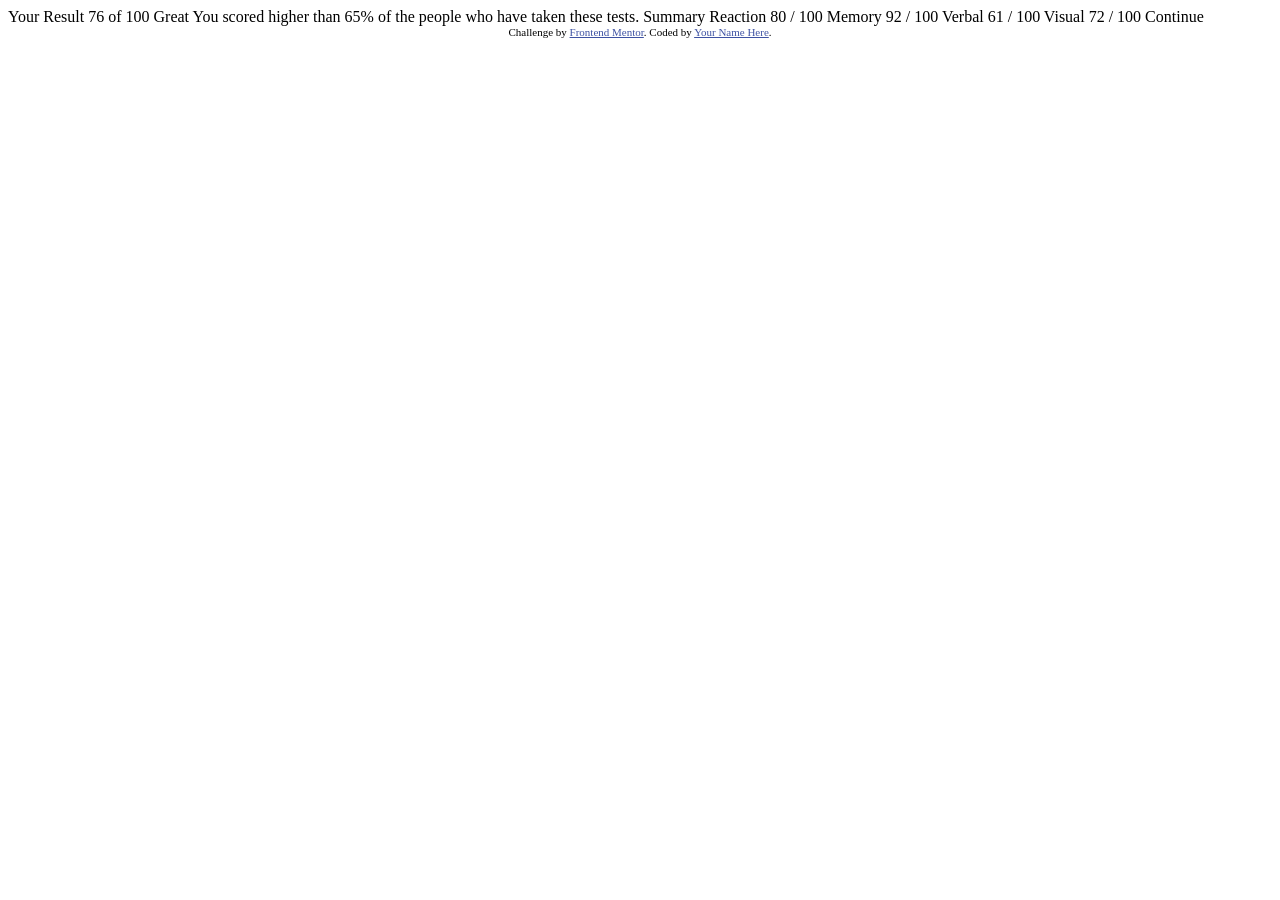
==== index.html @ bcd2ccf5 "adding project" ====
<!DOCTYPE html>
<html lang="en">
<head>
  <meta charset="UTF-8">
  <meta name="viewport" content="width=device-width, initial-scale=1.0"> <!-- displays site properly based on user's device -->

  <link rel="icon" type="image/png" sizes="32x32" href="./assets/images/favicon-32x32.png">
  
  <title>Frontend Mentor | Results summary component</title>

  <!-- Feel free to remove these styles or customise in your own stylesheet 👍 -->
  <style>
    .attribution { font-size: 11px; text-align: center; }
    .attribution a { color: hsl(228, 45%, 44%); }
  </style>
</head>
<body>

  Your Result
  76
  of 100

  Great
  You scored higher than 65% of the people who have taken these tests.
  
  Summary

  Reaction
  80 / 100

  Memory
  92 / 100

  Verbal
  61 / 100

  Visual
  72 / 100

  Continue
  
  <div class="attribution">
    Challenge by <a href="https://www.frontendmentor.io?ref=challenge" target="_blank">Frontend Mentor</a>. 
    Coded by <a href="#">Your Name Here</a>.
  </div>
</body>
</html>
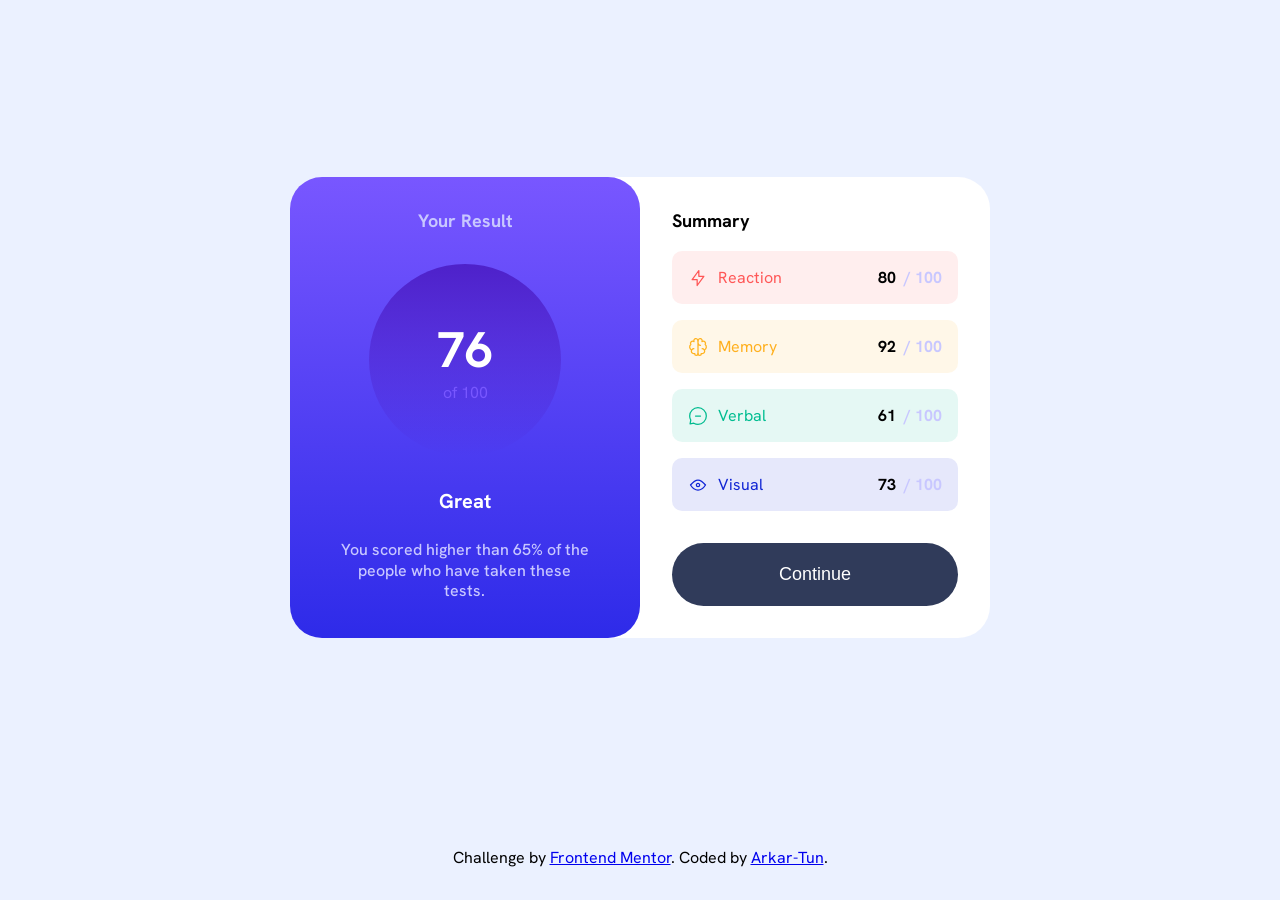
==== commit c8643d33: "upgrade html" ====
--- a/index.html
+++ b/index.html
@@ -1,47 +1,152 @@
 <!DOCTYPE html>
+
 <html lang="en">
+
 <head>
-  <meta charset="UTF-8">
-  <meta name="viewport" content="width=device-width, initial-scale=1.0"> <!-- displays site properly based on user's device -->
 
-  <link rel="icon" type="image/png" sizes="32x32" href="./assets/images/favicon-32x32.png">
-  
-  <title>Frontend Mentor | Results summary component</title>
+    <meta charset="UTF-8">
 
-  <!-- Feel free to remove these styles or customise in your own stylesheet 👍 -->
-  <style>
-    .attribution { font-size: 11px; text-align: center; }
-    .attribution a { color: hsl(228, 45%, 44%); }
-  </style>
+    <meta name="viewport" content="width=device-width, initial-scale=1.0">
+
+    <link rel="icon" type="image/png" sizes="32x32" href="./assets/images/favicon-32x32.png">
+
+
+    <title>Frontend Mentor | Results summary component</title>
+
+    <link rel="preconnect" href="https://fonts.googleapis.com">
+
+    <link rel="preconnect" href="https://fonts.gstatic.com" crossorigin>
+
+    <link href="https://fonts.googleapis.com/css2?family=Hanken+Grotesk:ital,wght@0,100..900;1,100..900&display=swap"
+        rel="stylesheet">
+
+    <link rel="stylesheet" href="../Style/style.css">
+
 </head>
+
 <body>
 
-  Your Result
-  76
-  of 100
+    <div class="main">
 
-  Great
-  You scored higher than 65% of the people who have taken these tests.
-  
-  Summary
+        <div class="result">
 
-  Reaction
-  80 / 100
+            <h4>Your Result</h4>
 
-  Memory
-  92 / 100
+            <div class="score">
 
-  Verbal
-  61 / 100
+                <h1>76</h1>
 
-  Visual
-  72 / 100
+                <p>of 100</p>
 
-  Continue
-  
-  <div class="attribution">
-    Challenge by <a href="https://www.frontendmentor.io?ref=challenge" target="_blank">Frontend Mentor</a>. 
-    Coded by <a href="#">Your Name Here</a>.
-  </div>
+            </div>
+
+            <div class="text-result">
+
+                <h3>Great</h3>
+
+                <p>You scored higher than 65% of the people who have taken these tests.</p>
+
+            </div>
+
+        </div>
+
+        <div class="summary">
+
+            <h4>Summary</h4>
+
+            <ul>
+
+                <li class="list-1 list">
+
+                    <div class="item-left">
+
+                        <img src="../assets/images/icon-reaction.svg" alt="Reaction">
+
+                        <span class="reaction">Reaction</span>
+
+                    </div>
+
+                    <div class="item-right">
+
+                        <span>80</span>/ 100
+
+                    </div>
+
+                </li>
+
+                <li class="list-2 list">
+
+                    <div class="item-left">
+
+                        <img src="../assets/images/icon-memory.svg" alt="Memory">
+
+                        <span class="memory">Memory</span>
+
+                    </div>
+
+                    <div class="item-right">
+
+                        <span>92</span>/ 100
+
+                    </div>
+
+                </li>
+
+                <li class="list-3 list">
+
+                    <div class="item-left">
+
+                        <img src="../assets/images/icon-verbal.svg" alt="Verbal">
+
+                        <span class="verbal">Verbal</span>
+
+                    </div>
+
+                    <div class="item-right">
+
+                        <span>61</span>/ 100
+
+                    </div>
+
+                </li>
+
+                <li class="list-4 list">
+
+                    <div class="item-left">
+
+                        <img src="../assets/images/icon-visual.svg" alt="Visual">
+
+                        <span class="visual">Visual</span>
+
+                    </div>
+
+                    <div class="item-right">
+
+                        <span>73</span>/ 100
+
+                    </div>
+
+                </li>
+
+            </ul>
+
+            <button>Continue</button>
+
+        </div>
+
+    </div>
+
+
+    <div class="attribution">
+
+        Challenge by <a href="https://www.frontendmentor.io?ref=challenge" target="_blank">Frontend Mentor</a>.
+
+        Coded by <a href="#">Arkar-Tun</a>.
+
+    </div>
+
+    <script src="../JavaScript/Script.js"></script>
+
 </body>
+
 </html>
--- a/Style/style.css
+++ b/Style/style.css
@@ -0,0 +1,220 @@
+@import url("https://fonts.googleapis.com/css2?family=Hanken+Grotesk:ital,wght@0,100..900;1,100..900&display=swap");
+
+:root {
+  /* primary-colors */
+  --Light-red: hsl(0, 100%, 67%);
+  --Orangey-yellow: hsl(39, 100%, 56%);
+  --Green-teal: hsl(166, 100%, 37%);
+  --Cobalt-blue: hsl(234, 85%, 45%);
+
+  /*  Gradients */
+
+  --Light-slate-blue: hsl(252, 100%, 67%); /*background*/
+  --Light-royal-blue: hsl(241, 81%, 54%); /*background*/
+
+  --Violet-blue: hsla(256, 72%, 46%, 1); /*circle*/
+  --Persian-blue: hsla(241, 72%, 46%, 0); /*circle*/
+
+  /* ### Neutral */
+
+  --White: hsl(0, 0%, 100%);
+  --Pale-blue: hsl(221, 100%, 96%);
+  --Light-lavender: hsl(241, 100%, 89%);
+  --Dark-gray-blue: hsl(224, 30%, 27%);
+}
+
+* {
+  padding: 0;
+  margin: 0;
+  box-sizing: border-box;
+}
+body {
+  display: flex;
+  flex-direction: column;
+  align-items: center;
+  justify-content: center;
+  background-color: var(--Pale-blue);
+  width: 100vw;
+  min-height: 100vh;
+  font-family: "Hanken Grotesk", sans-serif;
+}
+
+.main {
+  display: flex;
+  max-width: 700px;
+  background-color: var(--White);
+  border-radius: 2rem;
+  margin-top: auto;
+  min-width: 0;
+  .result {
+    background: linear-gradient(
+      to bottom,
+      var(--Light-slate-blue),
+      var(--Light-royal-blue)
+    );
+    border-radius: 2rem;
+    flex: 1;
+    flex-basis: 50%;
+    text-align: center;
+    color: var(--Light-lavender);
+
+    h4 {
+      font-size: 18px;
+      font-weight: 700;
+      margin-top: 2rem;
+    }
+    .score {
+      display: flex;
+      align-items: center;
+      justify-content: center;
+      flex-direction: column;
+      margin: 2rem auto;
+      width: 12rem;
+      height: 12rem;
+      border-radius: 50%;
+      background: linear-gradient(
+        to bottom,
+        var(--Violet-blue),
+        var(--Persian-blue)
+      );
+
+      h1 {
+        color: var(--White);
+        font-size: 50px;
+      }
+      p {
+        color: var(--Light-slate-blue);
+      }
+    }
+    .text-result {
+      display: flex;
+      flex-direction: column;
+      justify-content: center;
+      align-items: center;
+      gap: 0.6rem;
+      margin: 0.8rem 0.5rem;
+
+      h3 {
+        color: var(--White);
+        font-size: 20px;
+      }
+      p {
+        color: var(--Light-lavender);
+        line-height: 1.3rem;
+        font-weight: 500;
+        width: 85%;
+        padding: 1rem;
+      }
+    }
+  }
+  .summary {
+    /* text-align: center; */
+    padding: 2rem;
+    flex: 1;
+    flex-basis: 50%;
+    display: flex;
+    flex-direction: column;
+    h4 {
+      font-size: 18px;
+      font-weight: 700;
+      margin-bottom: 1.2rem;
+    }
+    ul {
+      list-style: none;
+
+      .list-1 {
+        background-color: hsla(from var(--Light-red) h s l/0.1);
+      }
+      .list-2 {
+        background-color: hsla(from var(--Orangey-yellow) h s l/0.1);
+      }
+      .list-3 {
+        background-color: hsla(from var(--Green-teal) h s l/0.1);
+      }
+      .list-4 {
+        background-color: hsla(from var(--Cobalt-blue) h s l/0.1);
+      }
+      .list {
+        display: flex;
+        justify-content: space-between;
+        padding: 1rem;
+        border-radius: 10px;
+        margin-bottom: 1rem;
+        .item-left {
+          display: flex;
+          justify-content: center;
+          align-items: center;
+          gap: 0.6rem;
+          /* img {
+
+          } */
+
+          .reaction {
+            color: var(--Light-red);
+          }
+          .memory {
+            color: var(--Orangey-yellow);
+          }
+          .verbal {
+            color: var(--Green-teal);
+          }
+          .visual {
+            color: var(--Cobalt-blue);
+          }
+          /* span {} */
+        }
+        .item-right {
+          font-weight: 700;
+          color: var(--Light-lavender);
+          display: flex;
+          justify-content: center;
+          align-items: center;
+          gap: 0.5rem;
+          span {
+            color: initial;
+          }
+        }
+      }
+    }
+    button {
+      background-color: var(--Dark-gray-blue);
+      border-radius: 40px;
+      padding: 1.3rem;
+      font-size: 18px;
+      color: var(--White);
+      border: none;
+      margin-top: 1rem;
+      cursor: pointer;
+      transition: background 0.5s ease;
+    }
+    button:hover {
+      background: linear-gradient(
+        to bottom,
+        var(--Light-slate-blue),
+        var(--Light-royal-blue)
+      );
+    }
+  }
+}
+@media (max-width: 600px) {
+  .main {
+    flex-direction: column;
+    max-width: 375px;
+    border-radius: 0;
+
+    .result {
+      border-radius: 0 0 2rem 2rem;
+      padding: 2.5rem 1.5rem;
+      width: 100%;
+    }
+    .summary {
+      padding: 1.5rem;
+      width: 100%;
+    }
+  }
+}
+.attribution {
+  text-align: center;
+  padding: 2rem;
+  margin-top: auto;
+}
